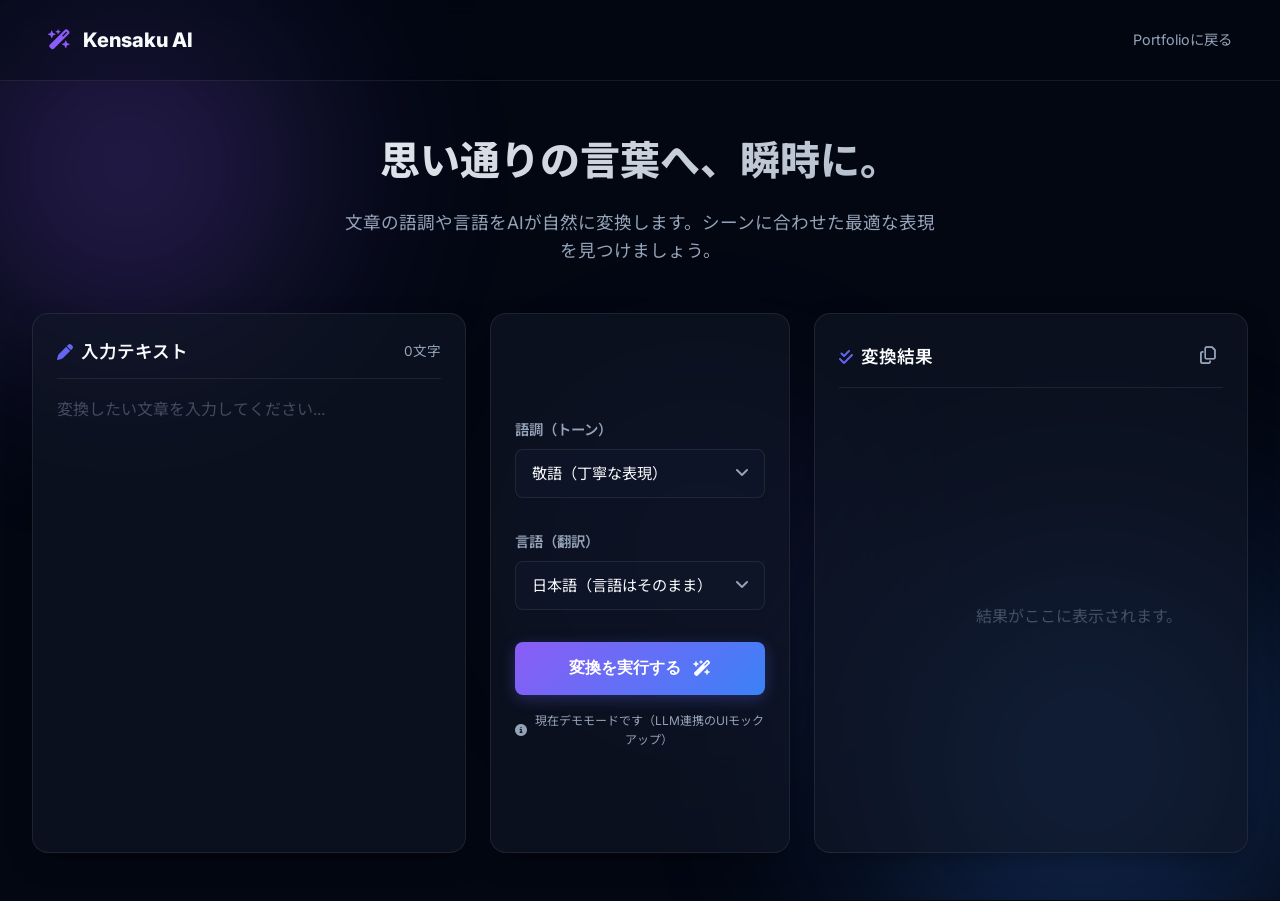
==== app.html @ 734ad647 "Initial commit: Portfolio and Kensaku AI app" ====
<!DOCTYPE html>
<html lang="ja">
<head>
    <meta charset="UTF-8">
    <meta name="viewport" content="width=device-width, initial-scale=1.0">
    <title>Kensaku AI | Tone & Language Converter</title>
    <link href="https://fonts.googleapis.com/css2?family=Inter:wght@300;400;600;800&family=Noto+Sans+JP:wght@300;400;700&display=swap" rel="stylesheet">
    <link rel="stylesheet" href="app.css">
    <link rel="stylesheet" href="https://cdnjs.cloudflare.com/ajax/libs/font-awesome/6.4.0/css/all.min.css">
</head>
<body>
    <div class="background-effects">
        <div class="glow-orb orb-1"></div>
        <div class="glow-orb orb-2"></div>
        <div class="glow-orb orb-3"></div>
    </div>

    <header>
        <div class="logo">
            <i class="fa-solid fa-wand-magic-sparkles"></i>
            <span>Kensaku AI</span>
        </div>
        <a href="index.html" class="back-btn">Portfolioに戻る</a>
    </header>

    <main class="app-container">
        <div class="header-text">
            <h1 class="gradient-text">思い通りの言葉へ、瞬時に。</h1>
            <p>文章の語調や言語をAIが自然に変換します。シーンに合わせた最適な表現を見つけましょう。</p>
        </div>

        <div class="converter-grid">
            <!-- Input Section -->
            <div class="panel input-panel glass-effect">
                <div class="panel-header">
                    <h2><i class="fa-solid fa-pen"></i> 入力テキスト</h2>
                    <span class="char-count" id="charCount">0文字</span>
                </div>
                <textarea id="inputText" placeholder="変換したい文章を入力してください..."></textarea>
            </div>

            <!-- Controls Section -->
            <div class="panel controls-panel glass-effect">
                <div class="control-group">
                    <label>語調（トーン）</label>
                    <div class="custom-select">
                        <select id="toneSelect">
                            <option value="keigo">敬語（丁寧な表現）</option>
                            <option value="kenjougo">謙譲語（よりへりくだった表現）</option>
                            <option value="tamego">タメ語（親しい人向け）</option>
                            <option value="business">ビジネス（フォーマル）</option>
                            <option value="poetic">ポエティック（感情豊か）</option>
                        </select>
                    </div>
                </div>

                <div class="control-group">
                    <label>言語（翻訳）</label>
                    <div class="custom-select">
                        <select id="langSelect">
                            <option value="ja">日本語（言語はそのまま）</option>
                            <option value="en">英語 (English)</option>
                            <option value="zh">中国語 (Chinese)</option>
                            <option value="ko">韓国語 (Korean)</option>
                        </select>
                    </div>
                </div>

                <button id="convertBtn" class="primary-btn">
                    <span>変換を実行する</span>
                    <i class="fa-solid fa-wand-magic-sparkles"></i>
                </button>
                
                <div class="api-note">
                    <i class="fa-solid fa-circle-info"></i>
                    現在デモモードです（LLM連携のUIモックアップ）
                </div>
            </div>

            <!-- Output Section -->
            <div class="panel output-panel glass-effect">
                <div class="panel-header">
                    <h2><i class="fa-solid fa-check-double"></i> 変換結果</h2>
                    <button id="copyBtn" class="icon-btn" title="クリップボードにコピー">
                        <i class="fa-regular fa-copy"></i>
                    </button>
                </div>
                <div class="output-container">
                    <div id="outputText" class="output-area placeholder">
                        結果がここに表示されます。
                    </div>
                    <!-- Loading Animation -->
                    <div id="loadingIndicator" class="loading-overlay hidden">
                        <div class="loader"></div>
                        <p>AIが変換中...</p>
                    </div>
                </div>
            </div>
        </div>
    </main>

    <script src="app.js"></script>
</body>
</html>
---- app.css ----
:root {
    --bg-color: #030712;
    --panel-bg: rgba(17, 24, 39, 0.6);
    --panel-border: rgba(255, 255, 255, 0.08);
    --panel-border-hover: rgba(99, 102, 241, 0.3);
    --text-main: #f8fafc;
    --text-muted: #94a3b8;
    --accent: #6366f1;
    --accent-hover: #4f46e5;
    --gradient-1: #8b5cf6;
    --gradient-2: #3b82f6;
    --font-primary: 'Inter', 'Noto Sans JP', sans-serif;
    --radius: 16px;
    --transition: all 0.3s ease;
}

* {
    margin: 0;
    padding: 0;
    box-sizing: border-box;
}

body {
    background-color: var(--bg-color);
    color: var(--text-main);
    font-family: var(--font-primary);
    line-height: 1.6;
    min-height: 100vh;
    display: flex;
    flex-direction: column;
    overflow-x: hidden;
    position: relative;
}

/* Background Effects */
.background-effects {
    position: fixed;
    top: 0;
    left: 0;
    width: 100%;
    height: 100%;
    z-index: -1;
    overflow: hidden;
    pointer-events: none;
}

.glow-orb {
    position: absolute;
    border-radius: 50%;
    filter: blur(100px);
    opacity: 0.4;
    animation: float 20s infinite alternate ease-in-out;
}

.orb-1 {
    top: -10%; left: -10%; width: 40vw; height: 40vw;
    background: radial-gradient(circle, var(--gradient-1) 0%, transparent 70%);
}
.orb-2 {
    bottom: -20%; right: -10%; width: 50vw; height: 50vw;
    background: radial-gradient(circle, var(--gradient-2) 0%, transparent 70%);
    animation-delay: -5s;
}
.orb-3 {
    top: 40%; left: 40%; width: 30vw; height: 30vw;
    background: radial-gradient(circle, var(--accent) 0%, transparent 70%);
    opacity: 0.2;
    animation-delay: -10s;
}

@keyframes float {
    0% { transform: translate(0, 0) scale(1); }
    100% { transform: translate(50px, 50px) scale(1.1); }
}

/* Header */
header {
    display: flex;
    justify-content: space-between;
    align-items: center;
    padding: 1.5rem 3rem;
    background: rgba(3, 7, 18, 0.3);
    backdrop-filter: blur(10px);
    border-bottom: 1px solid var(--panel-border);
}

.logo {
    display: flex;
    align-items: center;
    gap: 0.75rem;
    font-size: 1.25rem;
    font-weight: 800;
    color: var(--text-main);
}
.logo i {
    color: var(--gradient-1);
}

.back-btn {
    color: var(--text-muted);
    text-decoration: none;
    font-size: 0.9rem;
    transition: var(--transition);
}
.back-btn:hover {
    color: var(--text-main);
}

/* Main Container */
.app-container {
    flex: 1;
    max-width: 1400px;
    margin: 0 auto;
    padding: 3rem 2rem;
    width: 100%;
}

.header-text {
    text-align: center;
    margin-bottom: 3rem;
    animation: fadeInDown 0.8s ease-out;
}

@keyframes fadeInDown {
    from { opacity: 0; transform: translateY(-20px); }
    to { opacity: 1; transform: translateY(0); }
}

.gradient-text {
    font-size: 2.5rem;
    font-weight: 800;
    background: linear-gradient(135deg, #fff, var(--text-muted));
    -webkit-background-clip: text;
    -webkit-text-fill-color: transparent;
    margin-bottom: 1rem;
}

.header-text p {
    color: var(--text-muted);
    font-size: 1.1rem;
    max-width: 600px;
    margin: 0 auto;
}

/* Converter Grid */
.converter-grid {
    display: grid;
    grid-template-columns: 1fr 300px 1fr;
    gap: 1.5rem;
    height: 60vh;
    min-height: 500px;
    animation: fadeIn 1s ease-out 0.3s both;
}

@keyframes fadeIn {
    from { opacity: 0; }
    to { opacity: 1; }
}

/* Panels */
.glass-effect {
    background: var(--panel-bg);
    border: 1px solid var(--panel-border);
    backdrop-filter: blur(20px);
    border-radius: var(--radius);
    padding: 1.5rem;
    display: flex;
    flex-direction: column;
    box-shadow: 0 10px 30px -10px rgba(0, 0, 0, 0.5);
    transition: var(--transition);
}

.glass-effect:hover {
    border-color: var(--panel-border-hover);
    box-shadow: 0 10px 40px -10px rgba(99, 102, 241, 0.15);
}

.panel-header {
    display: flex;
    justify-content: space-between;
    align-items: center;
    margin-bottom: 1rem;
    padding-bottom: 0.75rem;
    border-bottom: 1px solid var(--panel-border);
}

.panel-header h2 {
    font-size: 1.1rem;
    font-weight: 600;
    display: flex;
    align-items: center;
    gap: 0.5rem;
}

.panel-header h2 i {
    color: var(--accent);
    font-size: 1rem;
}

.char-count {
    font-size: 0.85rem;
    color: var(--text-muted);
}

/* Form Elements */
textarea {
    flex: 1;
    width: 100%;
    background: transparent;
    border: none;
    color: var(--text-main);
    font-family: inherit;
    font-size: 1rem;
    resize: none;
    outline: none;
    line-height: 1.8;
}

textarea::placeholder {
    color: rgba(148, 163, 184, 0.4);
}

/* Controls */
.controls-panel {
    justify-content: center;
    gap: 2rem;
}

.control-group {
    display: flex;
    flex-direction: column;
    gap: 0.5rem;
}

.control-group label {
    font-size: 0.9rem;
    color: var(--text-muted);
    font-weight: 600;
}

.custom-select select {
    width: 100%;
    padding: 0.875rem 1rem;
    background: rgba(15, 23, 42, 0.8);
    border: 1px solid var(--panel-border);
    color: var(--text-main);
    border-radius: 8px;
    font-family: inherit;
    font-size: 0.95rem;
    outline: none;
    appearance: none;
    cursor: pointer;
    transition: var(--transition);
}

.custom-select select:focus {
    border-color: var(--accent);
}

.custom-select {
    position: relative;
}
.custom-select::after {
    content: '\f107';
    font-family: 'Font Awesome 6 Free';
    font-weight: 900;
    position: absolute;
    right: 1rem;
    top: 50%;
    transform: translateY(-50%);
    pointer-events: none;
    color: var(--text-muted);
}

.primary-btn {
    background: linear-gradient(135deg, var(--gradient-1), var(--gradient-2));
    color: white;
    border: none;
    padding: 1rem;
    border-radius: 8px;
    font-size: 1rem;
    font-weight: 600;
    cursor: pointer;
    display: flex;
    justify-content: center;
    align-items: center;
    gap: 0.75rem;
    transition: var(--transition);
    box-shadow: 0 4px 15px rgba(99, 102, 241, 0.3);
}

.primary-btn:hover {
    transform: translateY(-2px);
    box-shadow: 0 6px 20px rgba(99, 102, 241, 0.4);
}

.primary-btn:active {
    transform: translateY(0);
}

.primary-btn:disabled {
    opacity: 0.6;
    cursor: not-allowed;
    transform: none;
}

.api-note {
    font-size: 0.75rem;
    color: var(--text-muted);
    text-align: center;
    margin-top: -1rem;
    display: flex;
    align-items: center;
    justify-content: center;
    gap: 0.4rem;
}

/* Output Area */
.output-container {
    flex: 1;
    position: relative;
    display: flex;
    flex-direction: column;
}

.output-area {
    flex: 1;
    overflow-y: auto;
    font-size: 1rem;
    line-height: 1.8;
    white-space: pre-wrap;
}

.output-area.placeholder {
    color: rgba(148, 163, 184, 0.4);
    display: flex;
    align-items: center;
    justify-content: center;
    text-align: center;
}

.icon-btn {
    background: transparent;
    border: none;
    color: var(--text-muted);
    cursor: pointer;
    font-size: 1.1rem;
    transition: var(--transition);
    padding: 0.5rem;
    border-radius: 6px;
}

.icon-btn:hover {
    background: rgba(255, 255, 255, 0.1);
    color: var(--text-main);
}

/* Loading Overlay */
.loading-overlay {
    position: absolute;
    top: 0;
    left: 0;
    width: 100%;
    height: 100%;
    background: var(--panel-bg);
    backdrop-filter: blur(5px);
    display: flex;
    flex-direction: column;
    justify-content: center;
    align-items: center;
    gap: 1rem;
    border-radius: 8px;
    z-index: 10;
    transition: opacity 0.3s ease;
}

.loading-overlay.hidden {
    opacity: 0;
    pointer-events: none;
}

.loader {
    width: 40px;
    height: 40px;
    border: 3px solid rgba(255, 255, 255, 0.1);
    border-top-color: var(--accent);
    border-radius: 50%;
    animation: spin 1s linear infinite;
}

@keyframes spin {
    to { transform: rotate(360deg); }
}

/* Responsive */
@media (max-width: 1024px) {
    .converter-grid {
        grid-template-columns: 1fr;
        height: auto;
    }
    
    .panel {
        min-height: 300px;
    }
    
    .controls-panel {
        min-height: auto;
        padding: 2rem 1.5rem;
    }
}

@media (max-width: 600px) {
    header {
        padding: 1rem;
    }
    
    .gradient-text {
        font-size: 1.8rem;
    }
    
    .app-container {
        padding: 1.5rem 1rem;
    }
}
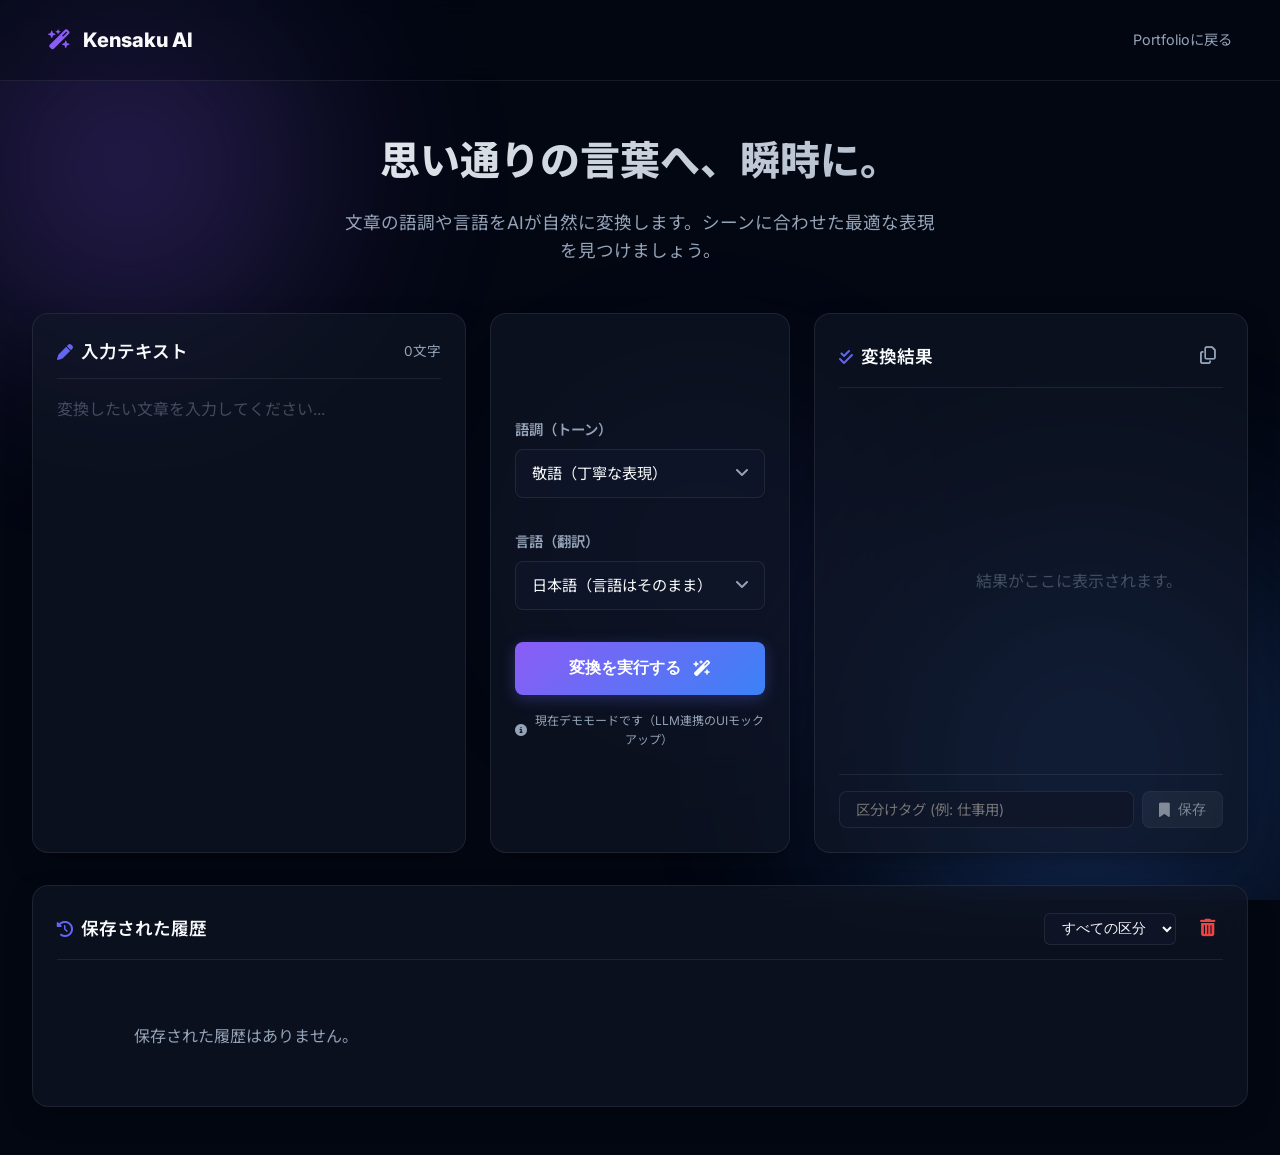
==== commit 63997920: "Add history saving and category features to Kensaku AI, update portfolio" ====
--- a/app.html
+++ b/app.html
@@ -95,6 +95,33 @@
                         <p>AIが変換中...</p>
                     </div>
                 </div>
+                <!-- Save Controls -->
+                <div class="save-controls">
+                    <input type="text" id="categoryInput" placeholder="区分けタグ (例: 仕事用)" class="category-input">
+                    <button id="saveBtn" class="secondary-btn" disabled>
+                        <i class="fa-solid fa-bookmark"></i> 保存
+                    </button>
+                </div>
+            </div>
+        </div>
+
+        <!-- History Section -->
+        <div class="history-section panel glass-effect" style="margin-top: 2rem;">
+            <div class="panel-header">
+                <h2><i class="fa-solid fa-clock-rotate-left"></i> 保存された履歴</h2>
+                <div class="history-controls">
+                    <select id="historyFilter" class="filter-select custom-select-inner">
+                        <option value="all">すべての区分</option>
+                    </select>
+                    <button id="clearHistoryBtn" class="icon-btn" title="履歴をすべて削除" style="color: #ef4444;">
+                        <i class="fa-solid fa-trash-can"></i>
+                    </button>
+                </div>
+            </div>
+            <div class="history-grid" id="historyGrid">
+                <div class="history-empty" style="color: var(--text-muted); text-align: center; padding: 2rem;">
+                    保存された履歴はありません。
+                </div>
             </div>
         </div>
     </main>
--- a/app.css
+++ b/app.css
@@ -422,3 +422,133 @@
         padding: 1.5rem 1rem;
     }
 }
+
+/* History & Saving UI */
+.save-controls {
+    display: flex;
+    gap: 0.5rem;
+    margin-top: 1rem;
+    padding-top: 1rem;
+    border-top: 1px solid var(--panel-border);
+}
+
+.category-input {
+    flex: 1;
+    background: rgba(15, 23, 42, 0.8);
+    border: 1px solid var(--panel-border);
+    color: var(--text-main);
+    padding: 0.5rem 1rem;
+    border-radius: 8px;
+    font-family: inherit;
+    font-size: 0.9rem;
+    outline: none;
+    transition: var(--transition);
+}
+
+.category-input:focus {
+    border-color: var(--accent);
+}
+
+.secondary-btn {
+    background: rgba(255, 255, 255, 0.1);
+    color: var(--text-main);
+    border: 1px solid var(--panel-border);
+    padding: 0.5rem 1rem;
+    border-radius: 8px;
+    font-size: 0.9rem;
+    cursor: pointer;
+    display: flex;
+    align-items: center;
+    gap: 0.5rem;
+    transition: var(--transition);
+}
+
+.secondary-btn:hover:not(:disabled) {
+    background: rgba(255, 255, 255, 0.2);
+}
+
+.secondary-btn:disabled {
+    opacity: 0.5;
+    cursor: not-allowed;
+}
+
+.history-controls {
+    display: flex;
+    gap: 1rem;
+    align-items: center;
+}
+
+.filter-select {
+    background: rgba(15, 23, 42, 0.8);
+    border: 1px solid var(--panel-border);
+    color: var(--text-main);
+    padding: 0.4rem 0.8rem;
+    border-radius: 6px;
+    outline: none;
+    font-size: 0.85rem;
+}
+
+.history-grid {
+    display: grid;
+    grid-template-columns: repeat(auto-fill, minmax(300px, 1fr));
+    gap: 1rem;
+    margin-top: 1rem;
+}
+
+.history-card {
+    background: rgba(15, 23, 42, 0.6);
+    border: 1px solid var(--panel-border);
+    border-radius: 12px;
+    padding: 1.25rem;
+    display: flex;
+    flex-direction: column;
+    gap: 0.75rem;
+    transition: var(--transition);
+}
+
+.history-card:hover {
+    border-color: var(--panel-border-hover);
+    transform: translateY(-2px);
+}
+
+.history-card-header {
+    display: flex;
+    justify-content: space-between;
+    align-items: center;
+}
+
+.history-tag {
+    background: var(--accent);
+    color: white;
+    font-size: 0.75rem;
+    padding: 0.2rem 0.6rem;
+    border-radius: 12px;
+    font-weight: 600;
+}
+
+.history-meta {
+    font-size: 0.75rem;
+    color: var(--text-muted);
+    display: flex;
+    gap: 0.5rem;
+}
+
+.history-text-preview {
+    font-size: 0.9rem;
+    color: var(--text-main);
+    line-height: 1.5;
+    display: -webkit-box;
+    -webkit-line-clamp: 3;
+    -webkit-box-orient: vertical;
+    overflow: hidden;
+    white-space: pre-wrap;
+}
+
+.history-actions {
+    display: flex;
+    justify-content: flex-end;
+    gap: 0.5rem;
+    margin-top: auto;
+    padding-top: 0.5rem;
+    border-top: 1px solid var(--panel-border);
+}
